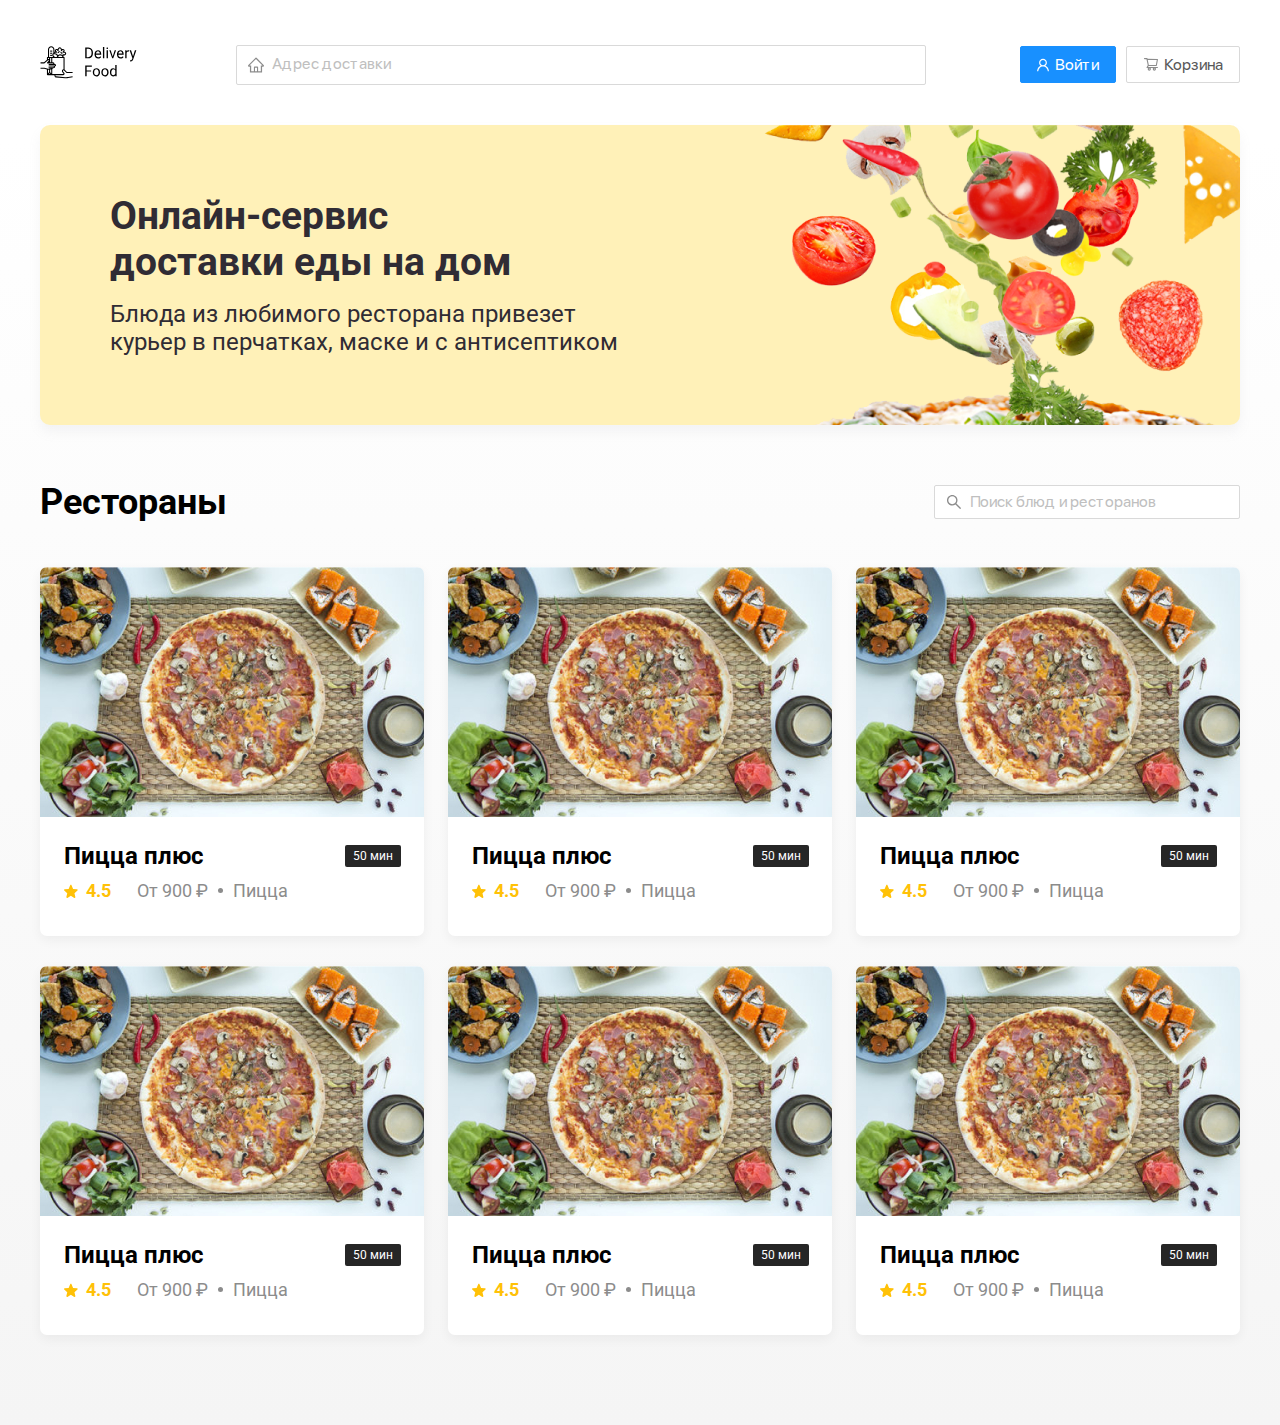
==== index.html @ 18eabe93 "first commit" ====
<!DOCTYPE html>
<html lang="en">

<head>
    <meta charset="UTF-8">
    <meta http-equiv="X-UA-Compatible" content="IE=edge">
    <meta name="viewport" content="width=device-width, initial-scale=1.0">
    <title>Delivery Food</title>

    <link href="https://fonts.googleapis.com/css2?family=Roboto:wght@400;700&display=swap" rel="stylesheet">
    <link rel="stylesheet" href="css/style.css">
</head>

<body>

    <header class="header">
        <div class="container">
            <div class="header__block">
                <a href="./" class="logo">
                    <img src="img/logo.svg" alt="">
                </a>
                <input type="text" class="input address" placeholder="Адрес доставки">
                <div class="buttons">
                    <button class="button button-primary">
                        <img src="img/user.svg" alt="" class="button-icon">
                        <span class="button-text">Войти</span>
                    </button>
                    <button class="button">
                        <img src="img/shopping-cart.svg" alt="" class="button-icon">
                        <span class="button-text">Корзина</span>
                    </button>
                </div>
            </div>
        </div>
    </header>

    <div class="wrapper">
        <section class="banner">
            <div class="container">
                <div class="banner__block">
                    <div class="info">
                        <h1>Онлайн-сервис доставки еды на дом</h1>
                        <p>Блюда из любимого ресторана привезет курьер в перчатках, маске и с антисептиком</p>
                    </div>
                    <div class="img">
                        <img src="img/banner-img.png" alt="">
                    </div>
                </div>
            </div>
        </section>

        <section class="restaurants">
            <div class="container">
                <div class="restaurants__header">
                    <h2 class="page-title">Рестораны</h2>
                    <input type="search" class="input search" placeholder="Поиск блюд и ресторанов">
                </div>
                <div class="restaurants__cards">
                    <div class="card">
                        <img src="img/restaurant-1.jpg" alt="" class="img">
                        <div class="info">
                            <div class="title">
                                <h3>Пицца плюс</h3>
                                <span>50 мин</span>
                            </div>
                            <div class="other">
                                <div class="rating">
                                    <img src="img/star.svg" alt="" class="star">
                                    <span>4.5</span>
                                </div>
                                <div class="price">От 900 ₽</div>
                                <div class="category">Пицца</div>
                            </div>
                        </div>
                    </div>
                    <div class="card">
                        <img src="img/restaurant-1.jpg" alt="" class="img">
                        <div class="info">
                            <div class="title">
                                <h3>Пицца плюс</h3>
                                <span>50 мин</span>
                            </div>
                            <div class="other">
                                <div class="rating">
                                    <img src="img/star.svg" alt="" class="star">
                                    <span>4.5</span>
                                </div>
                                <div class="price">От 900 ₽</div>
                                <div class="category">Пицца</div>
                            </div>
                        </div>
                    </div>
                    <div class="card">
                        <img src="img/restaurant-1.jpg" alt="" class="img">
                        <div class="info">
                            <div class="title">
                                <h3>Пицца плюс</h3>
                                <span>50 мин</span>
                            </div>
                            <div class="other">
                                <div class="rating">
                                    <img src="img/star.svg" alt="" class="star">
                                    <span>4.5</span>
                                </div>
                                <div class="price">От 900 ₽</div>
                                <div class="category">Пицца</div>
                            </div>
                        </div>
                    </div>
                    <div class="card">
                        <img src="img/restaurant-1.jpg" alt="" class="img">
                        <div class="info">
                            <div class="title">
                                <h3>Пицца плюс</h3>
                                <span>50 мин</span>
                            </div>
                            <div class="other">
                                <div class="rating">
                                    <img src="img/star.svg" alt="" class="star">
                                    <span>4.5</span>
                                </div>
                                <div class="price">От 900 ₽</div>
                                <div class="category">Пицца</div>
                            </div>
                        </div>
                    </div>
                    <div class="card">
                        <img src="img/restaurant-1.jpg" alt="" class="img">
                        <div class="info">
                            <div class="title">
                                <h3>Пицца плюс</h3>
                                <span>50 мин</span>
                            </div>
                            <div class="other">
                                <div class="rating">
                                    <img src="img/star.svg" alt="" class="star">
                                    <span>4.5</span>
                                </div>
                                <div class="price">От 900 ₽</div>
                                <div class="category">Пицца</div>
                            </div>
                        </div>
                    </div>
                    <div class="card">
                        <img src="img/restaurant-1.jpg" alt="" class="img">
                        <div class="info">
                            <div class="title">
                                <h3>Пицца плюс</h3>
                                <span>50 мин</span>
                            </div>
                            <div class="other">
                                <div class="rating">
                                    <img src="img/star.svg" alt="" class="star">
                                    <span>4.5</span>
                                </div>
                                <div class="price">От 900 ₽</div>
                                <div class="category">Пицца</div>
                            </div>
                        </div>
                    </div>
                </div>
            </div>
        </section>
    </div>


</body>

</html>
---- css/style.css ----
@font-face {
  font-family: "SF Pro Display";
  src: url("../fonts/SFProDisplay-Regular.eot");
  src: url("../fonts/SFProDisplay-Regular.eot?#iefix") format("embedded-opentype"), url("../fonts/SFProDisplay-Regular.woff") format("woff"), url("../fonts/SFProDisplay-Regular.ttf") format("truetype");
  font-weight: 400;
  font-style: normal;
}
* {
  margin: 0;
  padding: 0;
  box-sizing: border-box;
  font-family: "Roboto";
  font-weight: 400;
}

li {
  list-style: none;
}

a {
  text-decoration: none;
}

.container {
  max-width: 1200px;
  margin: 0 auto;
}

.input {
  width: 100%;
  background: #ffffff;
  border: 1px solid #d9d9d9;
  border-radius: 2px;
  background-repeat: no-repeat;
  background-position: left 11px center;
  padding-left: 35px;
}
.input::-moz-placeholder {
  font-family: "SF Pro Display";
  font-size: 16px;
  color: #bfbfbf;
}
.input:-ms-input-placeholder {
  font-family: "SF Pro Display";
  font-size: 16px;
  color: #bfbfbf;
}
.input::placeholder {
  font-family: "SF Pro Display";
  font-size: 16px;
  color: #bfbfbf;
}

.page-title {
  font-weight: 700;
  font-size: 36px;
  color: #000000;
}

.wrapper {
  background: linear-gradient(180deg, rgba(245, 245, 245, 0) 1.04%, #F5F5F5 100%);
}

.header {
  background: #fff;
  padding: 44px 0 40px;
}
.header__block {
  display: flex;
  justify-content: space-between;
  align-items: center;
}
.header .address {
  max-width: 690px;
  height: 40px;
  background-image: url(../img/search.svg);
}
.header .buttons {
  display: flex;
}
.header .buttons .button {
  display: flex;
  align-items: center;
  background: #ffffff;
  border: 1px solid #d9d9d9;
  box-shadow: 0px 0px 2px rgba(0, 0, 0, 0.0015);
  border-radius: 2px;
  padding: 8px 16px;
}
.header .buttons .button.button-primary {
  background: #1890ff;
  border: 1px solid #1890ff;
  margin-right: 10px;
}
.header .buttons .button.button-primary .button-text {
  color: #ffffff;
}
.header .buttons .button-text {
  font-family: "SF Pro Display";
  font-size: 16px;
  color: #595959;
  margin-left: 6px;
}

.banner {
  margin-bottom: 56px;
}
.banner__block {
  height: 300px;
  display: flex;
  justify-content: space-between;
  align-items: center;
  background: #fff1b8;
  border-radius: 10px;
  box-shadow: 0px 7px 12px rgba(158, 158, 163, 0.1);
}
.banner .info {
  padding: 68px 0 69px 70px;
}
.banner .info h1 {
  width: 450px;
  font-weight: 700;
  font-size: 39px;
  line-height: 46px;
  color: #302c34;
  margin-bottom: 15px;
}
.banner .info p {
  width: 540px;
  font-size: 24px;
  line-height: 28px;
  color: #302c34;
}
.banner .img {
  width: 480px;
  height: 300px;
}
.banner .img img {
  width: 100%;
  height: 100%;
  -o-object-fit: cover;
     object-fit: cover;
}

.restaurants {
  padding-bottom: 60px;
}
.restaurants__header {
  display: flex;
  justify-content: space-between;
  align-items: center;
  margin-bottom: 44px;
}
.restaurants__header .search {
  max-width: 306px;
  height: 34px;
  background-image: url(../img/restaurants-search.svg);
}
.restaurants__cards {
  display: flex;
  justify-content: space-between;
  flex-wrap: wrap;
}
.restaurants__cards .card {
  width: 384px;
  background: #ffffff;
  box-shadow: 0px 4px 12px rgba(0, 0, 0, 0.05);
  border-radius: 7px;
  overflow: hidden;
  margin-bottom: 30px;
}
.restaurants__cards .card .img {
  width: 100%;
  height: 250px;
  -o-object-fit: cover;
     object-fit: cover;
}
.restaurants__cards .card .info {
  padding: 21px 23px 35px 24px;
}
.restaurants__cards .card .info .title {
  display: flex;
  justify-content: space-between;
  align-items: center;
  margin-bottom: 10px;
}
.restaurants__cards .card .info .title h3 {
  font-weight: 700;
  font-size: 24px;
  color: #000000;
}
.restaurants__cards .card .info .title span {
  background: #262626;
  border-radius: 2px;
  font-size: 12px;
  color: #ffffff;
  padding: 4px 8px;
}
.restaurants__cards .card .info .other {
  display: flex;
  align-items: center;
}
.restaurants__cards .card .info .other .rating {
  display: flex;
  align-items: center;
  margin-right: 26px;
}
.restaurants__cards .card .info .other .rating .star {
  width: 14px;
  height: 14px;
  margin-right: 8px;
}
.restaurants__cards .card .info .other .rating span {
  font-weight: 700;
  font-size: 18px;
  color: #ffc107;
}
.restaurants__cards .card .info .other .price {
  display: flex;
  align-items: center;
  font-size: 18px;
  color: #8c8c8c;
}
.restaurants__cards .card .info .other .price::after {
  content: "";
  display: block;
  width: 5px;
  height: 5px;
  border-radius: 50%;
  background: #8c8c8c;
  margin: 0 10px;
}
.restaurants__cards .card .info .other .category {
  font-size: 18px;
  color: #8c8c8c;
}/*# sourceMappingURL=style.css.map */
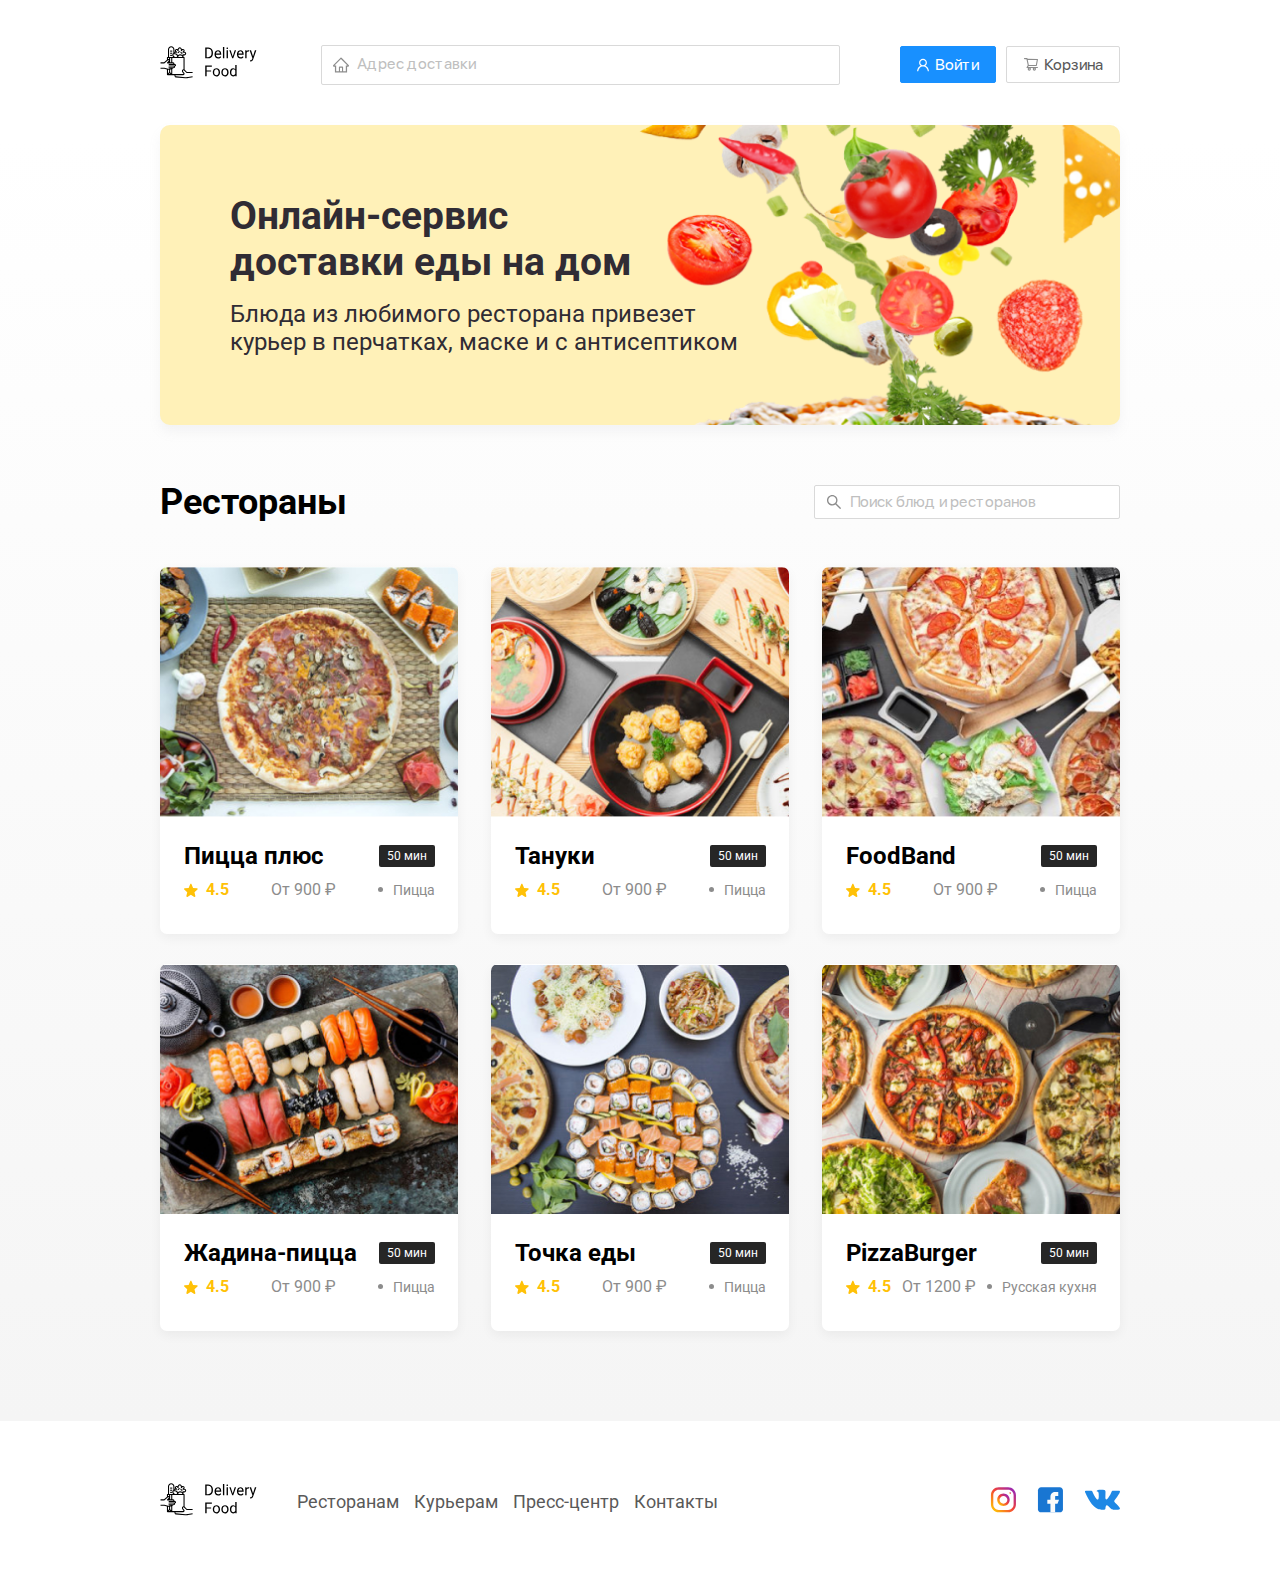
==== commit 310805be: "added profile" ====
--- a/index.html
+++ b/index.html
@@ -1,14 +1,17 @@
 <!DOCTYPE html>
-<html lang="en">
+<html lang="ru">
 
 <head>
     <meta charset="UTF-8">
     <meta http-equiv="X-UA-Compatible" content="IE=edge">
     <meta name="viewport" content="width=device-width, initial-scale=1.0">
-    <title>Delivery Food</title>
-
+    <title>Delivery Food - доставка еды на дом</title>
+
+    <link rel="stylesheet" href="https://cdnjs.cloudflare.com/ajax/libs/animate.css/4.1.1/animate.min.css" />
     <link href="https://fonts.googleapis.com/css2?family=Roboto:wght@400;700&display=swap" rel="stylesheet">
     <link rel="stylesheet" href="css/style.css">
+    <script src="js/script.js" defer></script>
+
 </head>
 
 <body>
@@ -16,25 +19,29 @@
     <header class="header">
         <div class="container">
             <div class="header__block">
-                <a href="./" class="logo">
+                <a href="./" class="logo animate__animated animate__fadeInLeft">
                     <img src="img/logo.svg" alt="">
                 </a>
                 <input type="text" class="input address" placeholder="Адрес доставки">
                 <div class="buttons">
-                    <button class="button button-primary">
+                    <span class="user-name"></span>
+                    <button class="button button-primary" id="button-auth">
                         <img src="img/user.svg" alt="" class="button-icon">
                         <span class="button-text">Войти</span>
                     </button>
-                    <button class="button">
+                    <button class="button" id="cart-button">
                         <img src="img/shopping-cart.svg" alt="" class="button-icon">
-                        <span class="button-text">Корзина</span>
+                        <span class="button-text" id="cart-button">Корзина</span>
+                    </button>
+                    <button class="button button-primary button-out">
+                        <span class="button-text" id="cart-button">Выйти</span>
                     </button>
                 </div>
             </div>
         </div>
     </header>
 
-    <div class="wrapper">
+    <main>
         <section class="banner">
             <div class="container">
                 <div class="banner__block">
@@ -42,9 +49,6 @@
                         <h1>Онлайн-сервис доставки еды на дом</h1>
                         <p>Блюда из любимого ресторана привезет курьер в перчатках, маске и с антисептиком</p>
                     </div>
-                    <div class="img">
-                        <img src="img/banner-img.png" alt="">
-                    </div>
                 </div>
             </div>
         </section>
@@ -56,7 +60,8 @@
                     <input type="search" class="input search" placeholder="Поиск блюд и ресторанов">
                 </div>
                 <div class="restaurants__cards">
-                    <div class="card">
+                    <a href="restaurant.html" class="card wow animate__animated animate__fadeInUp"
+                        data-wow-delay="0.2s">
                         <img src="img/restaurant-1.jpg" alt="" class="img">
                         <div class="info">
                             <div class="title">
@@ -72,98 +77,226 @@
                                 <div class="category">Пицца</div>
                             </div>
                         </div>
-                    </div>
-                    <div class="card">
-                        <img src="img/restaurant-1.jpg" alt="" class="img">
-                        <div class="info">
-                            <div class="title">
-                                <h3>Пицца плюс</h3>
-                                <span>50 мин</span>
-                            </div>
-                            <div class="other">
-                                <div class="rating">
-                                    <img src="img/star.svg" alt="" class="star">
-                                    <span>4.5</span>
-                                </div>
-                                <div class="price">От 900 ₽</div>
-                                <div class="category">Пицца</div>
-                            </div>
-                        </div>
-                    </div>
-                    <div class="card">
-                        <img src="img/restaurant-1.jpg" alt="" class="img">
-                        <div class="info">
-                            <div class="title">
-                                <h3>Пицца плюс</h3>
-                                <span>50 мин</span>
-                            </div>
-                            <div class="other">
-                                <div class="rating">
-                                    <img src="img/star.svg" alt="" class="star">
-                                    <span>4.5</span>
-                                </div>
-                                <div class="price">От 900 ₽</div>
-                                <div class="category">Пицца</div>
-                            </div>
-                        </div>
-                    </div>
-                    <div class="card">
-                        <img src="img/restaurant-1.jpg" alt="" class="img">
-                        <div class="info">
-                            <div class="title">
-                                <h3>Пицца плюс</h3>
-                                <span>50 мин</span>
-                            </div>
-                            <div class="other">
-                                <div class="rating">
-                                    <img src="img/star.svg" alt="" class="star">
-                                    <span>4.5</span>
-                                </div>
-                                <div class="price">От 900 ₽</div>
-                                <div class="category">Пицца</div>
-                            </div>
-                        </div>
-                    </div>
-                    <div class="card">
-                        <img src="img/restaurant-1.jpg" alt="" class="img">
-                        <div class="info">
-                            <div class="title">
-                                <h3>Пицца плюс</h3>
-                                <span>50 мин</span>
-                            </div>
-                            <div class="other">
-                                <div class="rating">
-                                    <img src="img/star.svg" alt="" class="star">
-                                    <span>4.5</span>
-                                </div>
-                                <div class="price">От 900 ₽</div>
-                                <div class="category">Пицца</div>
-                            </div>
-                        </div>
-                    </div>
-                    <div class="card">
-                        <img src="img/restaurant-1.jpg" alt="" class="img">
-                        <div class="info">
-                            <div class="title">
-                                <h3>Пицца плюс</h3>
-                                <span>50 мин</span>
-                            </div>
-                            <div class="other">
-                                <div class="rating">
-                                    <img src="img/star.svg" alt="" class="star">
-                                    <span>4.5</span>
-                                </div>
-                                <div class="price">От 900 ₽</div>
-                                <div class="category">Пицца</div>
-                            </div>
-                        </div>
-                    </div>
+                    </a>
+                    <a href="restaurant.html" class="card wow animate__animated animate__fadeInUp"
+                        data-wow-delay="0.4s">
+                        <img src="img/restaurant-2.jpg" alt="" class="img">
+                        <div class="info">
+                            <div class="title">
+                                <h3>Тануки </h3>
+                                <span>50 мин</span>
+                            </div>
+                            <div class="other">
+                                <div class="rating">
+                                    <img src="img/star.svg" alt="" class="star">
+                                    <span>4.5</span>
+                                </div>
+                                <div class="price">От 900 ₽</div>
+                                <div class="category">Пицца</div>
+                            </div>
+                        </div>
+                    </a>
+                    <a href="restaurant.html" class="card wow animate__animated animate__fadeInUp"
+                        data-wow-delay="0.6s">
+                        <img src="img/restaurant-3.jpg" alt="" class="img">
+                        <div class="info">
+                            <div class="title">
+                                <h3>FoodBand</h3>
+                                <span>50 мин</span>
+                            </div>
+                            <div class="other">
+                                <div class="rating">
+                                    <img src="img/star.svg" alt="" class="star">
+                                    <span>4.5</span>
+                                </div>
+                                <div class="price">От 900 ₽</div>
+                                <div class="category">Пицца</div>
+                            </div>
+                        </div>
+                    </a>
+                    <a href="restaurant.html" class="card wow animate__animated animate__fadeInUp"
+                        data-wow-delay="0.2s">
+                        <img src="img/restaurant-4.jpg" alt="" class="img">
+                        <div class="info">
+                            <div class="title">
+                                <h3>Жадина-пицца</h3>
+                                <span>50 мин</span>
+                            </div>
+                            <div class="other">
+                                <div class="rating">
+                                    <img src="img/star.svg" alt="" class="star">
+                                    <span>4.5</span>
+                                </div>
+                                <div class="price">От 900 ₽</div>
+                                <div class="category">Пицца</div>
+                            </div>
+                        </div>
+                    </a>
+                    <a href="restaurant.html" class="card wow animate__animated animate__fadeInUp"
+                        data-wow-delay="0.4s">
+                        <img src="img/restaurant-5.jpg" alt="" class="img">
+                        <div class="info">
+                            <div class="title">
+                                <h3>Точка еды</h3>
+                                <span>50 мин</span>
+                            </div>
+                            <div class="other">
+                                <div class="rating">
+                                    <img src="img/star.svg" alt="" class="star">
+                                    <span>4.5</span>
+                                </div>
+                                <div class="price">От 900 ₽</div>
+                                <div class="category">Пицца</div>
+                            </div>
+                        </div>
+                    </a>
+                    <a href="restaurant.html" class="card wow animate__animated animate__fadeInUp"
+                        data-wow-delay="0.6s">
+                        <img src="img/restaurant-6.jpg" alt="" class="img">
+                        <div class="info">
+                            <div class="title">
+                                <h3>PizzaBurger</h3>
+                                <span>50 мин</span>
+                            </div>
+                            <div class="other">
+                                <div class="rating">
+                                    <img src="img/star.svg" alt="" class="star">
+                                    <span>4.5</span>
+                                </div>
+                                <div class="price">От 1200 ₽</div>
+                                <div class="category">Русская кухня</div>
+                            </div>
+                        </div>
+                    </a>
                 </div>
             </div>
         </section>
+    </main>
+
+    <footer class="footer">
+        <div class="container">
+            <div class="footer__block">
+                <a href="./" class="logo">
+                    <img src="img/logo.svg" alt="">
+                </a>
+                <ul class="menu">
+                    <li><a href="">Ресторанам </a></li>
+                    <li><a href="">Курьерам</a></li>
+                    <li><a href="">Пресс-центр</a></li>
+                    <li><a href="">Контакты</a></li>
+                </ul>
+                <div class="social">
+                    <a href=""><img src="img/inst.svg" alt=""></a>
+                    <a href=""><img src="img/facebook.svg" alt=""></a>
+                    <a href=""><img src="img/vk.svg" alt=""></a>
+                </div>
+            </div>
+        </div>
+    </footer>
+
+    <div class="modal" id="modal">
+        <div class="modal__position">
+            <div class="modal__content">
+                <div class="modal-header">
+                    <h2 class="page-title">Корзина</h2>
+                    <button class="close">
+                        <img src="img/close.svg" alt="">
+                    </button>
+                </div>
+                <div class="modal-body">
+                    <div class="food-row">
+                        <span class="food-name">Ролл угорь стандарт</span>
+                        <b class="food-price">250 ₽</b>
+                        <div class="food-counter">
+                            <button class="counter-button">-</button>
+                            <span class="counter">1</span>
+                            <button class="counter-button">+</button>
+                        </div>
+                    </div>
+                    <div class="food-row">
+                        <span class="food-name">Ролл угорь стандарт</span>
+                        <b class="food-price">250 ₽</b>
+                        <div class="food-counter">
+                            <button class="counter-button">-</button>
+                            <span class="counter">1</span>
+                            <button class="counter-button">+</button>
+                        </div>
+                    </div>
+                    <div class="food-row">
+                        <span class="food-name">Ролл угорь стандарт</span>
+                        <b class="food-price">250 ₽</b>
+                        <div class="food-counter">
+                            <button class="counter-button">-</button>
+                            <span class="counter">1</span>
+                            <button class="counter-button">+</button>
+                        </div>
+                    </div>
+                    <div class="food-row">
+                        <span class="food-name">Ролл угорь стандарт</span>
+                        <b class="food-price">250 ₽</b>
+                        <div class="food-counter">
+                            <button class="counter-button">-</button>
+                            <span class="counter">1</span>
+                            <button class="counter-button">+</button>
+                        </div>
+                    </div>
+                    <div class="food-row">
+                        <span class="food-name">Ролл угорь стандарт</span>
+                        <b class="food-price">250 ₽</b>
+                        <div class="food-counter">
+                            <button class="counter-button">-</button>
+                            <span class="counter">1</span>
+                            <button class="counter-button">+</button>
+                        </div>
+                    </div>
+                </div>
+                <div class="modal-footer">
+                    <div class="price">1250 ₽</div>
+                    <div class="buttons">
+                        <button class="button button-primary">Оформить заказ</button>
+                        <button class="button">Отмена</button>
+                    </div>
+                </div>
+            </div>
+        </div>
     </div>
 
-
+    <div class="modal modal-auth" id="modal-auth">
+        <div class="modal__position">
+            <div class="modal__content">
+                <div class="modal-header">
+                    <h2 class="page-title">Авторизация</h2>
+                    <button class="close-auth">
+                        <img src="img/close.svg" alt="">
+                    </button>
+                </div>
+                <form action="#" id="form-login">
+                    <div class="modal-body">
+
+                        <label class="label-auth">
+                            <span>Логин</span>
+                            <input type="text" id="login" placeholder="Введите логин">
+                        </label>
+                        <label class="label-auth">
+                            <span>Пароль</span>
+                            <input type="password" id="password" placeholder="Введите пароль">
+                        </label>
+
+
+                    </div>
+                    <div class="modal-footer">
+                        <div class="buttons">
+                            <button type="submit" class="button button-primary" id="button-login">Войти</button>
+                        </div>
+                    </div>
+                </form>
+            </div>
+        </div>
+    </div>
+
+    <script src="https://cdnjs.cloudflare.com/ajax/libs/wow/1.1.2/wow.min.js"
+        integrity="sha512-Eak/29OTpb36LLo2r47IpVzPBLXnAMPAVypbSZiZ4Qkf8p/7S/XRG5xp7OKWPPYfJT6metI+IORkR5G8F900+g=="
+        crossorigin="anonymous" referrerpolicy="no-referrer"></script>
 </body>
 
 </html>--- a/css/style.css
+++ b/css/style.css
@@ -19,6 +19,12 @@
 
 a {
   text-decoration: none;
+}
+
+button {
+  background: transparent;
+  border: none;
+  cursor: pointer;
 }
 
 .container {
@@ -57,28 +63,11 @@
   color: #000000;
 }
 
-.wrapper {
+main {
   background: linear-gradient(180deg, rgba(245, 245, 245, 0) 1.04%, #F5F5F5 100%);
 }
 
-.header {
-  background: #fff;
-  padding: 44px 0 40px;
-}
-.header__block {
-  display: flex;
-  justify-content: space-between;
-  align-items: center;
-}
-.header .address {
-  max-width: 690px;
-  height: 40px;
-  background-image: url(../img/search.svg);
-}
-.header .buttons {
-  display: flex;
-}
-.header .buttons .button {
+.button {
   display: flex;
   align-items: center;
   background: #ffffff;
@@ -87,32 +76,62 @@
   border-radius: 2px;
   padding: 8px 16px;
 }
-.header .buttons .button.button-primary {
+.button.button-primary {
   background: #1890ff;
   border: 1px solid #1890ff;
   margin-right: 10px;
 }
-.header .buttons .button.button-primary .button-text {
+.button.button-primary .button-text {
   color: #ffffff;
 }
-.header .buttons .button-text {
+.button-text {
   font-family: "SF Pro Display";
   font-size: 16px;
   color: #595959;
   margin-left: 6px;
 }
 
+.header {
+  background: #fff;
+  padding: 44px 0 40px;
+}
+.header__block {
+  display: flex;
+  justify-content: space-between;
+  align-items: center;
+}
+.header .address {
+  flex: 0.8;
+  height: 40px;
+  background-image: url(../img/search.svg);
+}
+.header .buttons {
+  display: flex;
+  align-items: center;
+}
+.header .buttons .user-name {
+  display: none;
+  margin-right: 20px;
+}
+.header .buttons .button-out {
+  display: none;
+  margin-left: 10px;
+}
+
 .banner {
   margin-bottom: 56px;
 }
 .banner__block {
-  height: 300px;
   display: flex;
   justify-content: space-between;
   align-items: center;
   background: #fff1b8;
   border-radius: 10px;
   box-shadow: 0px 7px 12px rgba(158, 158, 163, 0.1);
+  background-image: url(../img/banner-img.png);
+  background-repeat: no-repeat;
+  background-position: right center;
+  background-size: 485px;
 }
 .banner .info {
   padding: 68px 0 69px 70px;
@@ -131,30 +150,23 @@
   line-height: 28px;
   color: #302c34;
 }
-.banner .img {
-  width: 480px;
-  height: 300px;
-}
-.banner .img img {
-  width: 100%;
-  height: 100%;
-  -o-object-fit: cover;
-     object-fit: cover;
-}
 
 .restaurants {
   padding-bottom: 60px;
 }
 .restaurants__header {
   display: flex;
-  justify-content: space-between;
   align-items: center;
   margin-bottom: 44px;
+}
+.restaurants__header .page-title {
+  margin-right: 30px;
 }
 .restaurants__header .search {
   max-width: 306px;
   height: 34px;
   background-image: url(../img/restaurants-search.svg);
+  margin-left: auto;
 }
 .restaurants__cards {
   display: flex;
@@ -175,6 +187,9 @@
   -o-object-fit: cover;
      object-fit: cover;
 }
+.restaurants__cards .card .img.product-img {
+  height: 212px;
+}
 .restaurants__cards .card .info {
   padding: 21px 23px 35px 24px;
 }
@@ -188,6 +203,9 @@
   font-weight: 700;
   font-size: 24px;
   color: #000000;
+}
+.restaurants__cards .card .info .title-reg h3 {
+  font-weight: 400;
 }
 .restaurants__cards .card .info .title span {
   background: #262626;
@@ -196,32 +214,53 @@
   color: #ffffff;
   padding: 4px 8px;
 }
-.restaurants__cards .card .info .other {
-  display: flex;
-  align-items: center;
-}
-.restaurants__cards .card .info .other .rating {
+.restaurants__cards .card .info .add {
+  display: flex;
+  align-items: center;
+}
+.restaurants__cards .card .info .add .card-button {
+  margin-right: 0;
+}
+.restaurants__cards .card .info .add .card-button .button-text {
+  margin-left: 0;
+  margin-right: 4px;
+}
+.restaurants__cards .card .info .add .card-price {
+  font-weight: 700;
+  font-size: 20px;
+  color: #000000;
+  margin-left: 32px;
+}
+.restaurants .other {
+  display: flex;
+  align-items: center;
+}
+.restaurants .other .rating {
   display: flex;
   align-items: center;
   margin-right: 26px;
 }
-.restaurants__cards .card .info .other .rating .star {
+.restaurants .other .rating .star {
   width: 14px;
   height: 14px;
   margin-right: 8px;
 }
-.restaurants__cards .card .info .other .rating span {
+.restaurants .other .rating span {
   font-weight: 700;
   font-size: 18px;
   color: #ffc107;
 }
-.restaurants__cards .card .info .other .price {
-  display: flex;
-  align-items: center;
+.restaurants .other .price {
   font-size: 18px;
   color: #8c8c8c;
 }
-.restaurants__cards .card .info .other .price::after {
+.restaurants .other .category {
+  display: flex;
+  align-items: center;
+  font-size: 18px;
+  color: #8c8c8c;
+}
+.restaurants .other .category::before {
   content: "";
   display: block;
   width: 5px;
@@ -230,7 +269,372 @@
   background: #8c8c8c;
   margin: 0 10px;
 }
-.restaurants__cards .card .info .other .category {
+.restaurants .other .category.descr {
+  line-height: 21px;
+  margin-bottom: 25px;
+}
+.restaurants .other .category.descr::before {
+  display: none;
+}
+
+.footer {
+  background: #fff;
+  padding: 60px 0;
+}
+.footer__block {
+  display: flex;
+  justify-content: space-between;
+  align-items: center;
+}
+.footer .menu {
+  display: flex;
+  margin-right: auto;
+  margin-left: 36px;
+}
+.footer .menu li:not(:last-child) {
+  margin-right: 15px;
+}
+.footer .menu li a {
   font-size: 18px;
-  color: #8c8c8c;
+  color: #595959;
+}
+.footer .social {
+  display: flex;
+  align-items: center;
+}
+.footer .social a:not(:last-child) {
+  margin-right: 21px;
+}
+
+.modal, .modal-auth {
+  position: fixed;
+  top: 0;
+  left: 0;
+  bottom: 0;
+  right: 0;
+  background: rgba(0, 0, 0, 0.4);
+  opacity: 0;
+  visibility: hidden;
+}
+.modal.open, .modal-auth.open {
+  opacity: 1;
+  visibility: visible;
+}
+.modal__position, .modal-auth__position {
+  position: absolute;
+  left: 50%;
+  top: 50%;
+  transform: translate(-50%, -50%);
+}
+.modal__content, .modal-auth__content {
+  width: 780px;
+  background: #fff;
+  padding: 41px 46px;
+}
+.modal__content .modal-header, .modal-auth__content .modal-header {
+  display: flex;
+  justify-content: space-between;
+  align-items: center;
+  margin-bottom: 46px;
+}
+.modal__content .modal-body, .modal-auth__content .modal-body {
+  margin-bottom: 38px;
+}
+.modal__content .modal-body .food-row, .modal-auth__content .modal-body .food-row {
+  display: flex;
+  justify-content: space-between;
+  align-items: center;
+  padding-bottom: 8px;
+  border-bottom: 1px solid #d9d9d9;
+  margin-bottom: 15px;
+  padding-right: 15px;
+}
+.modal__content .modal-body .food-row .food-name, .modal-auth__content .modal-body .food-row .food-name {
+  font-size: 18px;
+  color: #000000;
+}
+.modal__content .modal-body .food-row .food-price, .modal-auth__content .modal-body .food-row .food-price {
+  font-weight: 700;
+  font-size: 20px;
+  color: #000000;
+  margin-left: auto;
+  margin-right: 47px;
+}
+.modal__content .modal-body .food-row .food-counter, .modal-auth__content .modal-body .food-row .food-counter {
+  display: flex;
+  align-items: center;
+}
+.modal__content .modal-body .food-row .food-counter .counter-button, .modal-auth__content .modal-body .food-row .food-counter .counter-button {
+  padding: 7px 16px;
+  background: #ffffff;
+  border: 1px solid #40a9ff;
+  border-radius: 2px;
+  font-family: "SF Pro Display";
+  font-size: 14px;
+  color: #40a9ff;
+}
+.modal__content .modal-body .food-row .food-counter .counter, .modal-auth__content .modal-body .food-row .food-counter .counter {
+  font-family: "SF Pro Display";
+  font-size: 16px;
+  color: #000000;
+  margin: 0 13px;
+}
+.modal__content .modal-body .label-auth, .modal-auth__content .modal-body .label-auth {
+  display: block;
+  margin-bottom: 20px;
+}
+.modal__content .modal-body .label-auth span, .modal-auth__content .modal-body .label-auth span {
+  font-size: 18px;
+  color: #000000;
+}
+.modal__content .modal-body .label-auth input, .modal-auth__content .modal-body .label-auth input {
+  display: block;
+  width: 100%;
+  height: 44px;
+  margin-top: 10px;
+  padding: 0 30px;
+  border-radius: 7px;
+}
+.modal__content .modal-footer, .modal-auth__content .modal-footer {
+  display: flex;
+  justify-content: space-between;
+  align-items: center;
+}
+.modal__content .modal-footer .price, .modal-auth__content .modal-footer .price {
+  background: #262626;
+  border-radius: 5px;
+  font-weight: 700;
+  font-size: 20px;
+  color: #fafafa;
+  padding: 15px 20px;
+}
+.modal__content .modal-footer .buttons, .modal-auth__content .modal-footer .buttons {
+  display: flex;
+}
+.modal__content .modal-footer .buttons .button, .modal-auth__content .modal-footer .buttons .button {
+  font-family: "SF Pro Display";
+  font-size: 16px;
+  color: #595959;
+}
+.modal__content .modal-footer .buttons .button.button-primary, .modal-auth__content .modal-footer .buttons .button.button-primary {
+  color: #fff;
+  margin-right: 18px;
+}
+
+@media (max-width: 1320px) {
+  .container {
+    max-width: 960px;
+  }
+  .restaurants__cards .card {
+    flex-basis: 31%;
+  }
+  .restaurants__cards .card .img.product-img {
+    height: auto;
+  }
+  .restaurants__cards .card .info .title-reg h3 {
+    font-size: 17px;
+  }
+  .restaurants__cards .card .info .other {
+    justify-content: space-between;
+  }
+  .restaurants__cards .card .info .other .rating {
+    margin: 0;
+  }
+  .restaurants__cards .card .info .other .rating span {
+    font-size: 16px;
+  }
+  .restaurants__cards .card .info .other .price {
+    font-size: 16px;
+  }
+  .restaurants__cards .card .info .other .category {
+    font-size: 14px;
+  }
+  .restaurants__cards .card .info .other .category::before {
+    margin-left: 0;
+  }
+  .restaurants__cards .card .info .other .category.descr {
+    font-size: 13px;
+  }
+}
+@media (max-width: 992px) {
+  .container {
+    max-width: 750px;
+  }
+  .banner__block {
+    background-size: contain;
+  }
+  .banner__block .info {
+    padding: 50px;
+  }
+  .banner__block .info h1 {
+    width: 380px;
+    font-size: 33px;
+    line-height: 36px;
+  }
+  .banner__block .info p {
+    width: 380px;
+    font-size: 18px;
+  }
+  .restaurants__cards .card {
+    flex-basis: 48%;
+  }
+  .restaurants__cards .card .info .other {
+    justify-content: start;
+  }
+  .restaurants__cards .card .info .other .rating {
+    margin-right: 26px;
+  }
+  .restaurants__cards .card .info .other .category::before {
+    margin: 0 10px;
+  }
+  .restaurants__cards .card .info .other .category.descr {
+    height: 42px;
+  }
+  .footer .menu li a {
+    font-size: 16px;
+  }
+}
+@media (max-width: 768px) {
+  .container {
+    max-width: 560px;
+  }
+  .banner__block {
+    background-position: right -100px center;
+  }
+  .banner .info h1 {
+    width: 265px;
+    font-size: 24px;
+    line-height: 26px;
+  }
+  .banner .info p {
+    width: 300px;
+    font-size: 14px;
+    line-height: 20px;
+  }
+  .restaurants__cards .card .info .title h3 {
+    font-size: 19px;
+  }
+  .restaurants__cards .card .info .title.title-reg h3 {
+    height: 46px;
+  }
+  .restaurants__cards .card .info .other {
+    flex-wrap: wrap;
+  }
+  .restaurants__cards .card .info .other .rating {
+    flex-basis: 100%;
+    margin: 0;
+    margin-bottom: 10px;
+  }
+  .footer .menu {
+    flex-wrap: wrap;
+  }
+  .footer .menu li:not(:last-child) {
+    margin-right: 40px;
+  }
+}
+@media (max-width: 578px) {
+  .container {
+    width: 90%;
+  }
+  .header__block {
+    flex-wrap: wrap;
+  }
+  .header .address {
+    flex-basis: 100%;
+    order: 3;
+    margin-top: 10px;
+  }
+  .restaurants {
+    padding-bottom: 15px;
+  }
+  .restaurants__header .page-title {
+    font-size: 28px;
+  }
+  .restaurants__cards {
+    flex-direction: column;
+  }
+  .restaurants__cards .card {
+    margin: 0 auto;
+    margin-bottom: 30px;
+  }
+  .footer {
+    padding: 30px 0;
+  }
+  .footer .logo {
+    order: 2;
+  }
+  .footer .menu {
+    margin: 0;
+    order: 1;
+    flex-direction: column;
+  }
+  .footer .menu li:not(:last-child) {
+    margin-right: 0;
+  }
+  .footer .social {
+    order: 3;
+  }
+}
+@media (max-width: 480px) {
+  .banner__block {
+    background-image: none;
+    text-align: center;
+  }
+  .banner .info h1 {
+    width: 100%;
+  }
+  .banner .info p {
+    width: 100%;
+  }
+  .restaurants .search {
+    flex: 0.8;
+  }
+  .restaurants .search::-moz-placeholder {
+    font-size: 14px;
+  }
+  .restaurants .search:-ms-input-placeholder {
+    font-size: 14px;
+  }
+  .restaurants .search::placeholder {
+    font-size: 14px;
+  }
+  .restaurants__cards .card {
+    width: 100%;
+  }
+}
+@media (max-width: 390px) {
+  .header .buttons .button .button-text {
+    display: none;
+  }
+  .banner__block .info {
+    padding: 20px;
+  }
+  .restaurants__header {
+    display: block;
+    flex-wrap: wrap;
+  }
+  .restaurants__header .page-title {
+    margin-bottom: 10px;
+  }
+  .restaurants__header .search {
+    max-width: 100%;
+    flex: auto;
+  }
+  .footer {
+    text-align: center;
+  }
+  .footer__block {
+    flex-direction: column;
+  }
+  .footer .logo {
+    order: 1;
+    margin-bottom: 10px;
+  }
+  .footer .menu {
+    order: 2;
+    margin-bottom: 15px;
+  }
+  .footer .social {
+    order: 3;
+  }
 }/*# sourceMappingURL=style.css.map */